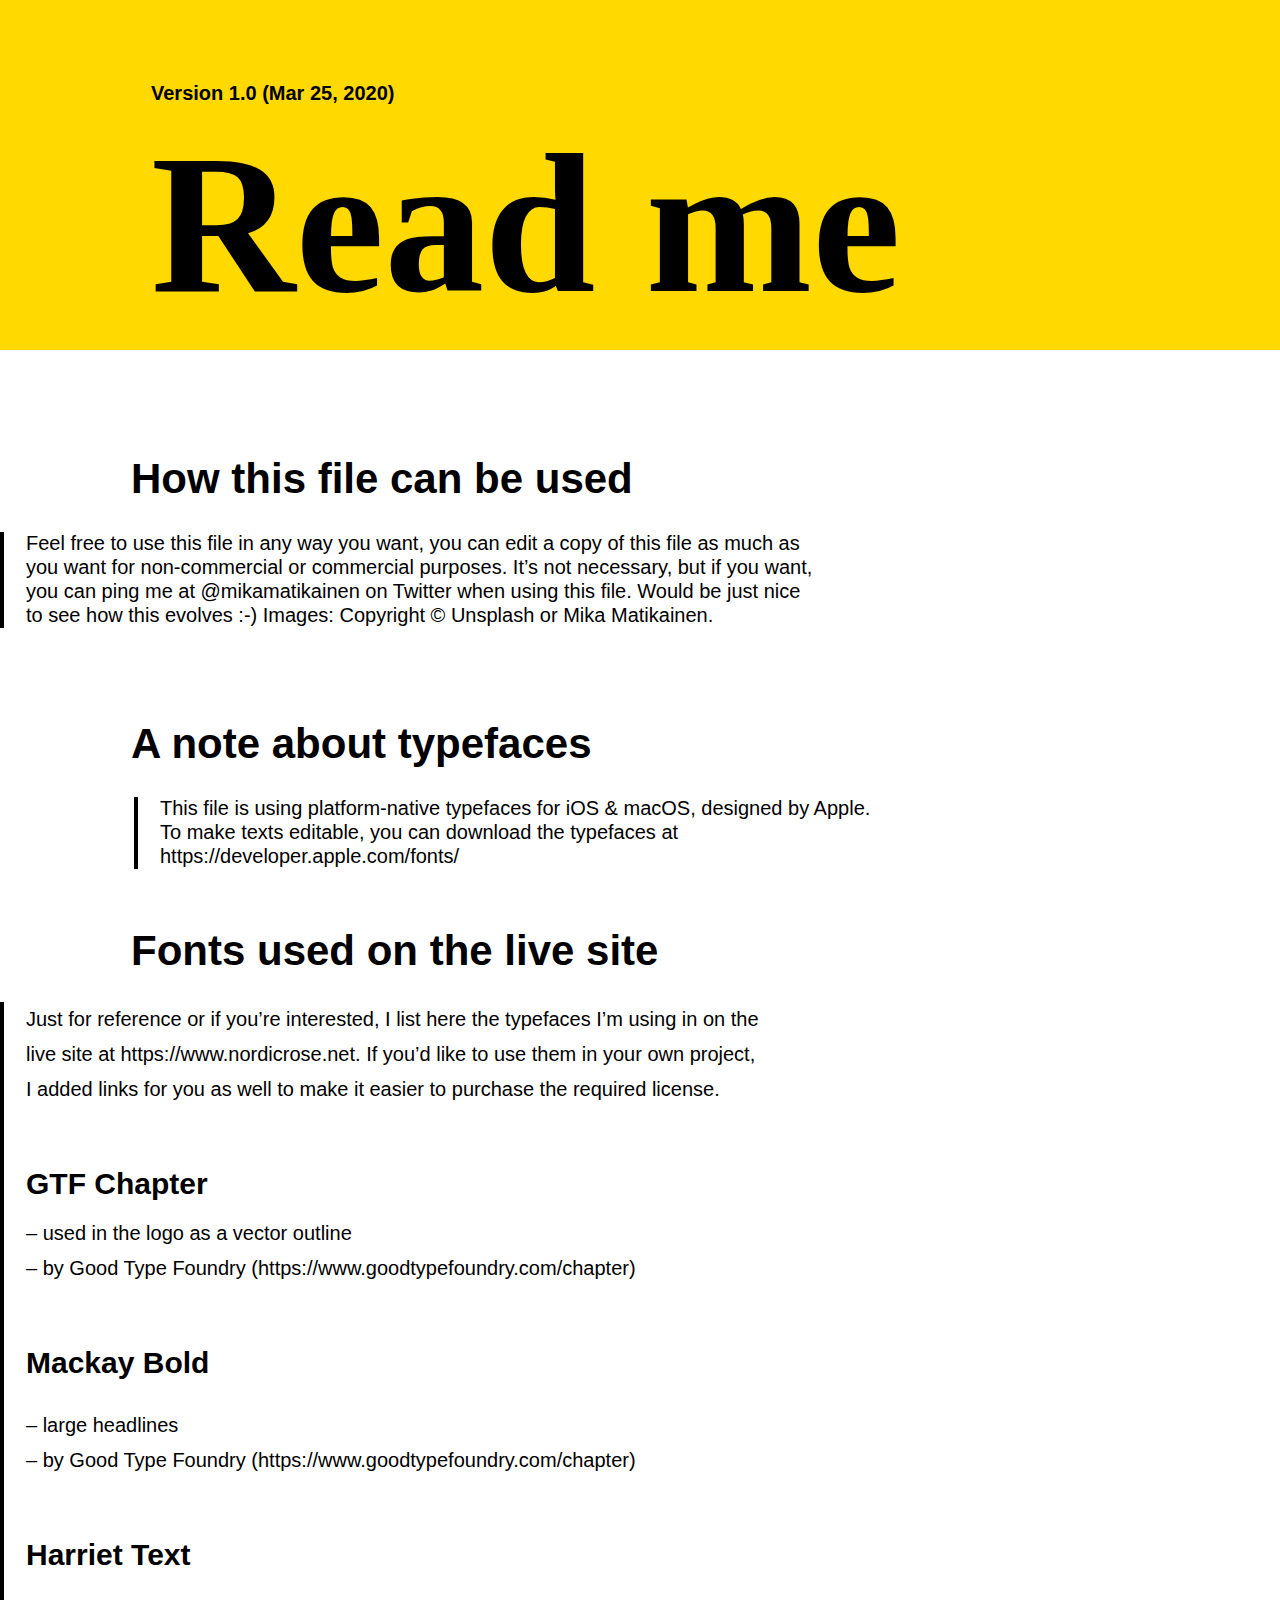
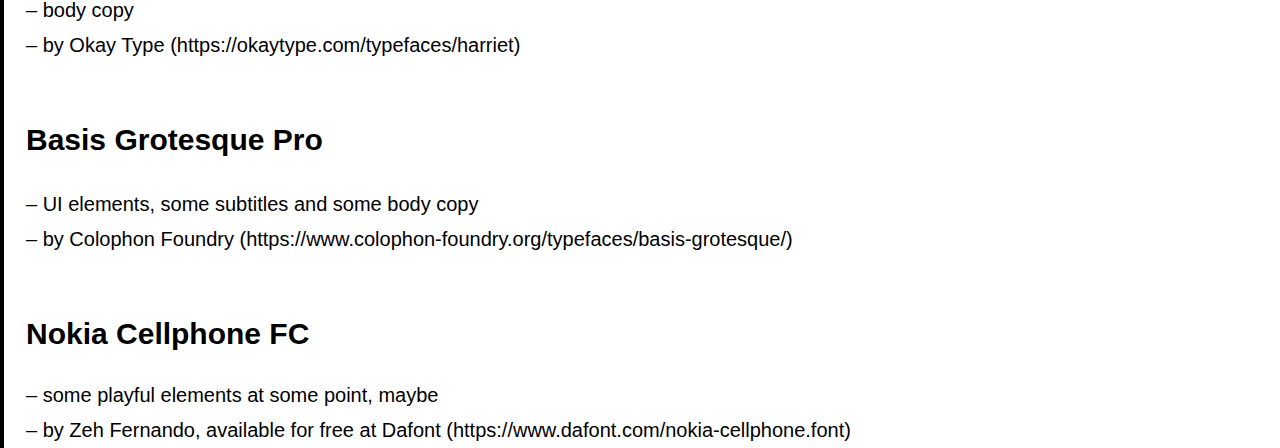
==== index.html @ 5273effc "readme" ====
<!DOCTYPE html>
<html lang="en">
  <head>
    <meta charset="UTF-8" />
    <meta name="viewport" content="width=device-width, initial-scale=1.0" />
    <title>Huong-Readme</title>
    <link rel="stylesheet" href="../readme/read.css" />
  </head>
  <body>
    <div class="container">
      <!-- Header -->
      <div class="header">
        <h5>Version 1.0 (Mar 25, 2020)</h5>
        <div class="read-me">Read me</div>
      </div>
      <div class="version"></div>
      <div class="separator"></div>
      <div class="content">
        <div class="contents">
          <h2 class="contentes">How this file can be used</h2>
          <div class="contai">
            <p class="section-content max_wid contait">
              Feel free to use this file in any way you want, you can edit a
              copy of this file as much as you want for non-commercial or
              commercial purposes. It’s not necessary, but if you want, you can
              ping me at @mikamatikainen on Twitter when using this file. Would
              be just nice to see how this evolves :-) Images: Copyright ©
              Unsplash or Mika Matikainen.
            </p>
          </div>
        </div>

        <div class="contents">
          <h2 class="contentone">A note about typefaces</h2>
          <div class="containeres">
            <p class="section-content max_wid contaitt">
              This file is using platform-native typefaces for iOS & macOS,
              designed by Apple. <br />To make texts editable, you can download
              the typefaces at https://developer.apple.com/fonts/
            </p>
          </div>
        </div>

        <div class="contents">
          <h2 class="contentt">Fonts used on the live site</h2>
          <div class="contai">
            <div class="contaittt">
              <div class="section-content">
                <p class="">
                  Just for reference or if you’re interested, I list here the
                  typefaces I’m using in on the <br />
                  live site at https://www.nordicrose.net. If you’d like to use
                  them in your own project, <br />I added links for you as well
                  to make it easier to purchase the required license.
                </p>

                <div class="hallo space">
                  <h2 class="content_ints">GTF Chapter</h2>
                  <p class="dis margin">
                    – used in the logo as a vector outline <br />– by Good Type
                    Foundry (https://www.goodtypefoundry.com/chapter)
                  </p>
                </div>

                <div class="hallo space">
                  <h2 class="contenttt">Mackay Bold</h2>
                  <p class="dis margin">
                    – large headlines <br />– by Good Type Foundry
                    (https://www.goodtypefoundry.com/chapter)
                  </p>
                </div>

                <div class="hallo space">
                  <h2 class="contenttt harriet">Harriet Text</h2>
                  <p class="dis margin">
                    – body copy <br />– by Okay Type
                    (https://okaytype.com/typefaces/harriet)
                  </p>
                </div>

                <div class="hallo space">
                  <h2 class="content_intfour">Basis Grotesque Pro</h2>
                  <p class="dis margin">
                    – UI elements, some subtitles and some body copy <br />– by
                    Colophon Foundry
                    (https://www.colophon-foundry.org/typefaces/basis-grotesque/)
                  </p>
                </div>

                <div class="hallo space">
                  <h2 class="nokia">Nokia Cellphone FC</h2>
                  <p class="dis margin">
                    – some playful elements at some point, maybe <br />– by Zeh
                    Fernando, available for free at Dafont
                    (https://www.dafont.com/nokia-cellphone.font)
                  </p>
                </div>
              </div>
            </div>
          </div>
        </div>
      </div>
    </div>
  </body>
</html>
---- readme/read.css ----
@import url("https://fonts.cdnfonts.com/css/inika");
@import url("https://fonts.cdnfonts.com/css/bernhardmod-bt");
@import url("https://fonts.cdnfonts.com/css/bagrile");
@import url("https://fonts.cdnfonts.com/css/tt-jenevers-trl");
@import url("https://fonts.cdnfonts.com/css/bctur");
@import url("https://fonts.cdnfonts.com/css/inter-tight");
@import url("https://fonts.cdnfonts.com/css/amsipro-light");
@import url("https://fonts.cdnfonts.com/css/nokia-cellphone-fc");
body {
  overflow-x: hidden;
}
*,
*::before,
*::after {
  margin: 0;
  padding: 0;
  box-sizing: border-box;
}

.container {
  width: auto;
}
.header {
  background-color: #ffd900;
  padding: 10px 20px;
  text-align: left;
  font-weight: bold;
  color: black;
  font-family: "New York Extra Large", sans-serif;
  height: 350px;
}
.header .read-me {
  font-family: "New York Extra Large";
  font-size: 200px;
  font-weight: 700;
  line-height: 238.67px;
  margin-left: 131px;
}
.header h5 {
  font-family: "SF Mono", sans-serif;
  font-size: 20px;
  margin-left: 131px;
  margin-top: 72px;
}
.nokia {
  width: 681.75px;
  height: 47.25px;
  font-family: "Nokia Cellphone FC", sans-serif;
}
.version {
  font-size: 14px;
  text-align: left;
  padding-left: 20px;
  color: black;
}
.separator {
  margin: 0;
}
.max_wid {
  max-width: 813px;
}

.max_wid1 {
  max-width: 884px;
}

.size_45 {
  font-size: 45px;
  font-weight: 700;
  line-height: 53px;
}

.space {
  padding-top: 59px;
}

.space_80 {
  padding-top: 80px;
}

.margin {
  margin-top: 15px;
}

.head {
  background: #ffd900;

  position: relative;
  width: 1523px;
  height: 350px;
}

.head_top .head_dis {
  font-family: "SF Mono", sans-serif;
  font-weight: 400;
  font-size: 20px;
  line-height: 23.87px;
  width: 322px;
  height: 24px;
  top: 65px;
  left: 140px;
  position: absolute;
}

.head_top .head_int {
  font-size: 191px;
  line-height: 238.67px;
  font-weight: 700;
  width: 829px;
  height: 239px;
  top: 79px;
  bottom: 32px;
  left: 131px;
  position: absolute;
  font-family: "New York Extra Large", sans-serif;
}

.content .contents,
.contents1 {
  position: relative;
}
.content .contentes {
  top: 103px;
  left: 131px;
  font-size: 42px;
  line-height: 52.51px;
  font-weight: 700;
  width: 523px;
  height: 53px;
  position: absolute;
  font-family: "New York Extra Large", sans-serif;
}

.content .contentone {
  top: 368px;
  left: 131px;
  font-size: 42px;
  line-height: 52.51px;
  font-weight: 700;
  width: 477px;
  height: 53px;
  position: absolute;
  font-family: "New York Extra Large", sans-serif;
}
.content_intfour {
  font-family: "AmsiPro-Light", sans-serif;
  width: 493.82px;
  height: 49.57px;
}
.content .contentt {
  top: 575px;
  left: 131px;
  font-size: 42px;
  line-height: 52.51px;
  font-weight: 700;
  width: 535px;
  height: 53px;
  position: absolute;
  font-family: "New York Extra Large", sans-serif;
}

.content .containeres {
  position: relative;
  left: 134px;
}

.content .contents .contait {
  top: 182px;
  position: absolute;
  font-family: "SF Pro Display", sans-serif;
  font-weight: 400;
  size: 20px;
  line-height: 23.87px;
}

.content .contents .contaitt {
  top: 447px;
  position: absolute;
  font-family: "SF Pro Display", sans-serif;
  font-weight: 400;
  size: 20px;
  line-height: 23.87px;
}

.content .contents .contaittt {
  top: 652px;
  position: absolute;
  font-family: "SF Pro Display", sans-serif;
  font-weight: 400;
  size: 20px;
  line-height: 23.87px;
}

.content .container .contai_num4 {
  top: 121px;
  position: absolute;
  font-family: "SF Pro Display", sans-serif;
  font-weight: 400;
  size: 20px;
  line-height: 23.87px;
}

.margin_59 {
  margin-top: 60px;
}

.hallo .contenttt {
  font-family: "Bagrile", sans-serif;
  width: 382.35px;
  height: 48.06px;

  opacity: 0px;
}
.contentes {
  font-family: "BernhardMod BT", sans-serif;
  width: 333.88px;
  height: 50.22px;
}

.hallo .contenttt .dis {
  font-family: "SF Pro Display", sans-serif;
  font-weight: 400;
  size: 20px;
  line-height: 23.87px;
}

.hallo h2.harriet {
  font-family: "TT Jenevers Trl", sans-serif;
  width: 302.91px;
  height: 40.9px;
}

.section-content {
  position: relative;
  padding-left: 26px;
  font-family: "SF Pro Display", sans-serif;
  line-height: 35px;
  font-size: 20px;
  font-weight: 200;
  font-style: normal;
}

.section-content::before {
  content: "";
  position: absolute;
  left: 0;
  top: 0;
  height: 100%;
  border-left: 4px solid black;
}

.padding_bot {
  padding-bottom: 30px;
}
.content p {
  font-size: 20px;
}
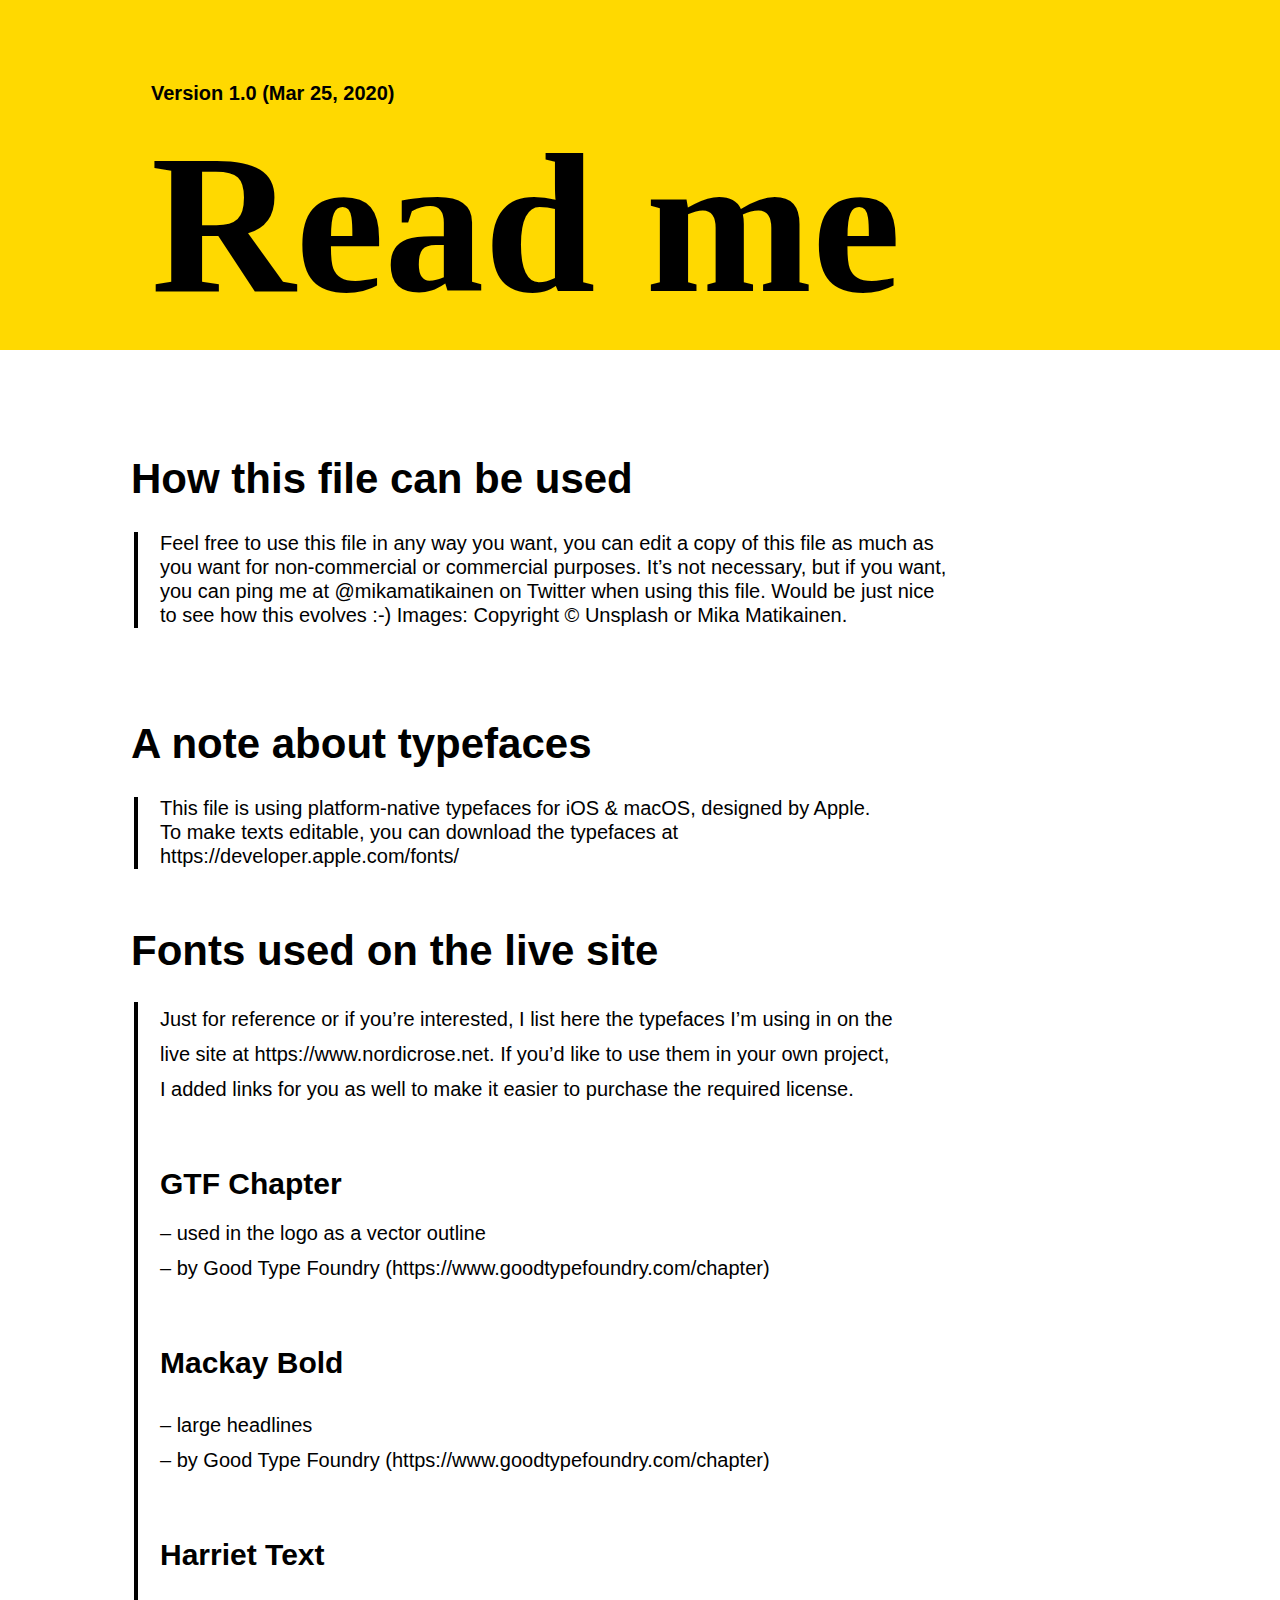
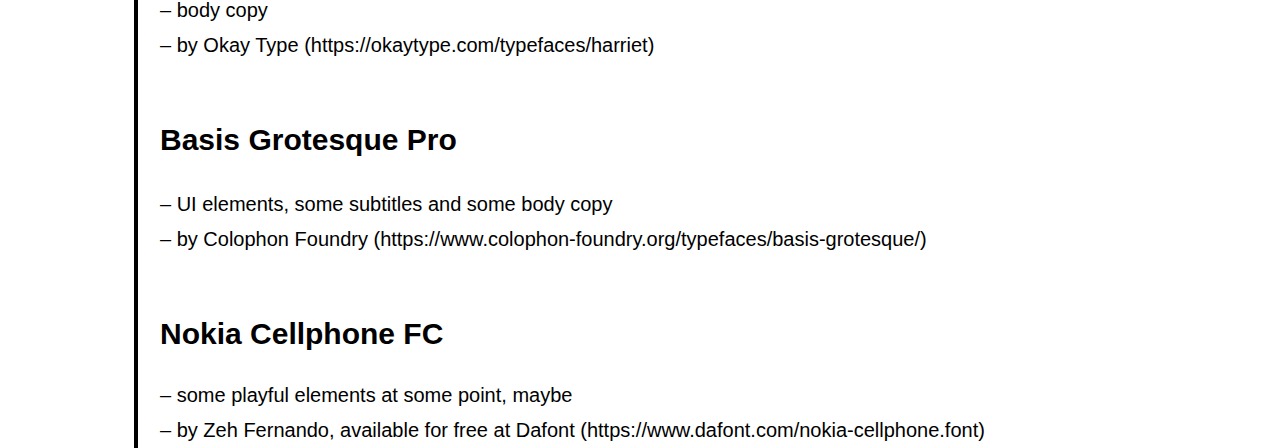
==== commit eb074a0b: "readme" ====
--- a/index.html
+++ b/index.html
@@ -4,11 +4,10 @@
     <meta charset="UTF-8" />
     <meta name="viewport" content="width=device-width, initial-scale=1.0" />
     <title>Huong-Readme</title>
-    <link rel="stylesheet" href="../readme/read.css" />
+    <link rel="stylesheet" href="./read.css" />
   </head>
   <body>
     <div class="container">
-      <!-- Header -->
       <div class="header">
         <h5>Version 1.0 (Mar 25, 2020)</h5>
         <div class="read-me">Read me</div>
--- a/read.css
+++ b/read.css
@@ -0,0 +1,260 @@
+@import url("https://fonts.cdnfonts.com/css/inika");
+@import url("https://fonts.cdnfonts.com/css/bernhardmod-bt");
+@import url("https://fonts.cdnfonts.com/css/bagrile");
+@import url("https://fonts.cdnfonts.com/css/tt-jenevers-trl");
+@import url("https://fonts.cdnfonts.com/css/bctur");
+@import url("https://fonts.cdnfonts.com/css/inter-tight");
+@import url("https://fonts.cdnfonts.com/css/amsipro-light");
+@import url("https://fonts.cdnfonts.com/css/nokia-cellphone-fc");
+body {
+  overflow-x: hidden;
+}
+*,
+*::before,
+*::after {
+  margin: 0;
+  padding: 0;
+  box-sizing: border-box;
+}
+
+.container {
+  width: auto;
+}
+.header {
+  background-color: #ffd900;
+  padding: 10px 20px;
+  text-align: left;
+  font-weight: bold;
+  color: black;
+  font-family: "New York Extra Large", sans-serif;
+  height: 350px;
+}
+.header .read-me {
+  font-family: "New York Extra Large";
+  font-size: 200px;
+  font-weight: 700;
+  line-height: 238.67px;
+  margin-left: 131px;
+}
+.header h5 {
+  font-family: "SF Mono", sans-serif;
+  font-size: 20px;
+  margin-left: 131px;
+  margin-top: 72px;
+}
+.nokia {
+  width: 681.75px;
+  height: 47.25px;
+  font-family: "Nokia Cellphone FC", sans-serif;
+}
+.version {
+  font-size: 14px;
+  text-align: left;
+  padding-left: 20px;
+  color: black;
+}
+.separator {
+  margin: 0;
+}
+.max_wid {
+  max-width: 813px;
+}
+
+.max_wid1 {
+  max-width: 884px;
+}
+
+.size_45 {
+  font-size: 45px;
+  font-weight: 700;
+  line-height: 53px;
+}
+section-content .max_wid .contaitt {
+  margin-left: 67px;
+}
+.space {
+  padding-top: 59px;
+}
+
+.space_80 {
+  padding-top: 80px;
+}
+
+.margin {
+  margin-top: 15px;
+}
+
+.head {
+  background: #ffd900;
+
+  position: relative;
+  width: 1523px;
+  height: 350px;
+}
+
+.head_top .head_dis {
+  font-family: "SF Mono", sans-serif;
+  font-weight: 400;
+  font-size: 20px;
+  line-height: 23.87px;
+  width: 322px;
+  height: 24px;
+  top: 65px;
+  left: 140px;
+  position: absolute;
+}
+
+.head_top .head_int {
+  font-size: 191px;
+  line-height: 238.67px;
+  font-weight: 700;
+  width: 829px;
+  height: 239px;
+  top: 79px;
+  bottom: 32px;
+  left: 131px;
+  position: absolute;
+  font-family: "New York Extra Large", sans-serif;
+}
+
+.content .contents,
+.contents1 {
+  position: relative;
+}
+.content .contentes {
+  top: 103px;
+  left: 131px;
+  font-size: 42px;
+  line-height: 52.51px;
+  font-weight: 700;
+  width: 523px;
+  height: 53px;
+  position: absolute;
+  font-family: "New York Extra Large", sans-serif;
+}
+
+.content .contentone {
+  top: 368px;
+  left: 131px;
+  font-size: 42px;
+  line-height: 52.51px;
+  font-weight: 700;
+  width: 477px;
+  height: 53px;
+  position: absolute;
+  font-family: "New York Extra Large", sans-serif;
+}
+.content_intfour {
+  font-family: "AmsiPro-Light", sans-serif;
+  width: 493.82px;
+  height: 49.57px;
+}
+.content .contentt {
+  top: 575px;
+  left: 131px;
+  font-size: 42px;
+  line-height: 52.51px;
+  font-weight: 700;
+  width: 535px;
+  height: 53px;
+  position: absolute;
+  font-family: "New York Extra Large", sans-serif;
+}
+
+.content .containeres {
+  position: relative;
+}
+
+.content .contents .contait {
+  top: 182px;
+  position: absolute;
+  font-family: "SF Pro Display", sans-serif;
+  font-weight: 400;
+  size: 20px;
+  line-height: 23.87px;
+  margin-left: 134px;
+}
+
+.content .contents .contaitt {
+  top: 447px;
+  position: absolute;
+  font-family: "SF Pro Display", sans-serif;
+  font-weight: 400;
+  size: 20px;
+  line-height: 23.87px;
+}
+
+.content .contents .contaittt {
+  top: 652px;
+  position: absolute;
+  font-family: "SF Pro Display", sans-serif;
+  font-weight: 400;
+  size: 20px;
+  line-height: 23.87px;
+}
+
+.content .container .contai_num4 {
+  top: 121px;
+  position: absolute;
+  font-family: "SF Pro Display", sans-serif;
+  font-weight: 400;
+  size: 20px;
+  line-height: 23.87px;
+}
+
+.margin_59 {
+  margin-top: 60px;
+}
+
+.hallo .contenttt {
+  font-family: "Bagrile", sans-serif;
+  width: 382.35px;
+  height: 48.06px;
+
+  opacity: 0px;
+}
+.contentes {
+  font-family: "BernhardMod BT", sans-serif;
+  width: 333.88px;
+  height: 50.22px;
+}
+
+.hallo .contenttt .dis {
+  font-family: "SF Pro Display", sans-serif;
+  font-weight: 400;
+  size: 20px;
+  line-height: 23.87px;
+}
+
+.hallo h2.harriet {
+  font-family: "TT Jenevers Trl", sans-serif;
+  width: 302.91px;
+  height: 40.9px;
+}
+
+.section-content {
+  position: relative;
+  padding-left: 26px;
+  font-family: "SF Pro Display", sans-serif;
+  line-height: 35px;
+  font-size: 20px;
+  font-weight: 200;
+  font-style: normal;
+  margin-left: 134px;
+}
+
+.section-content::before {
+  content: "";
+  position: absolute;
+  left: 0;
+  top: 0;
+  height: 100%;
+  border-left: 4px solid black;
+}
+
+.padding_bot {
+  padding-bottom: 30px;
+}
+.content p {
+  font-size: 20px;
+}
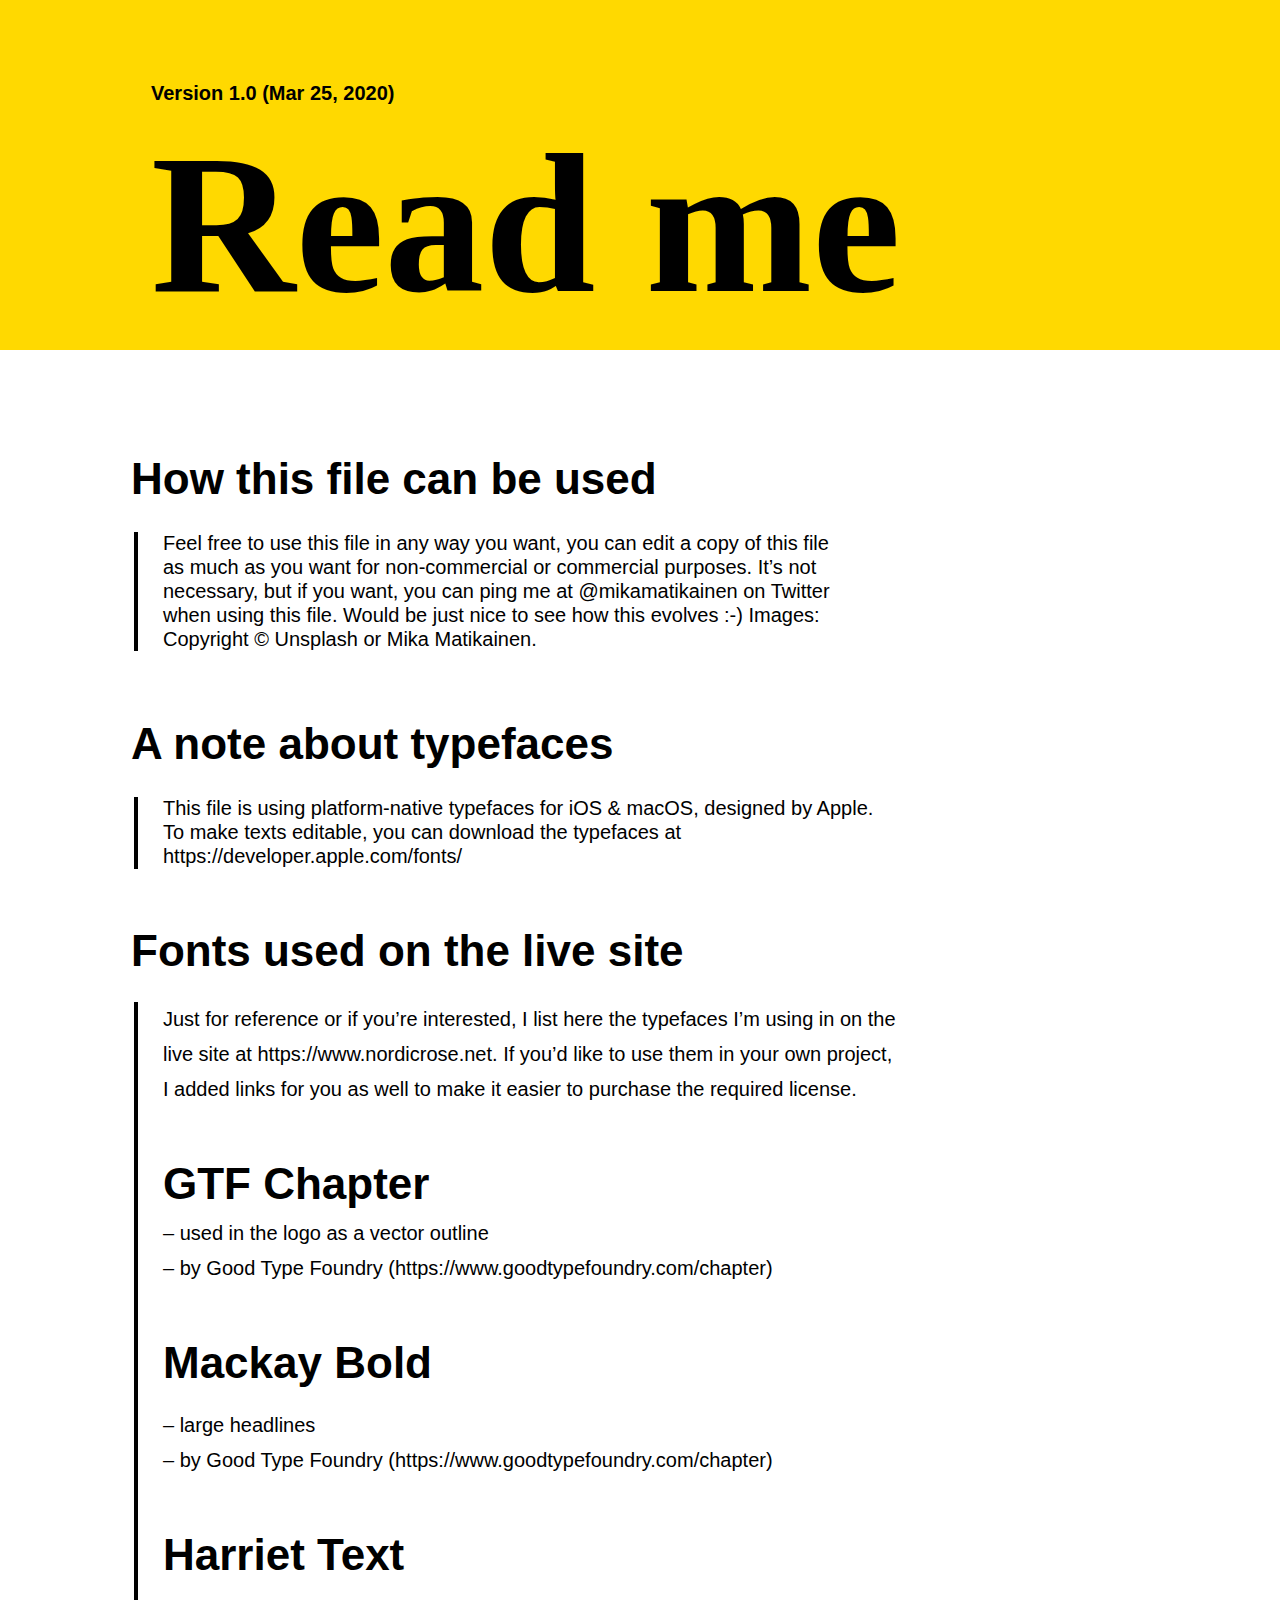
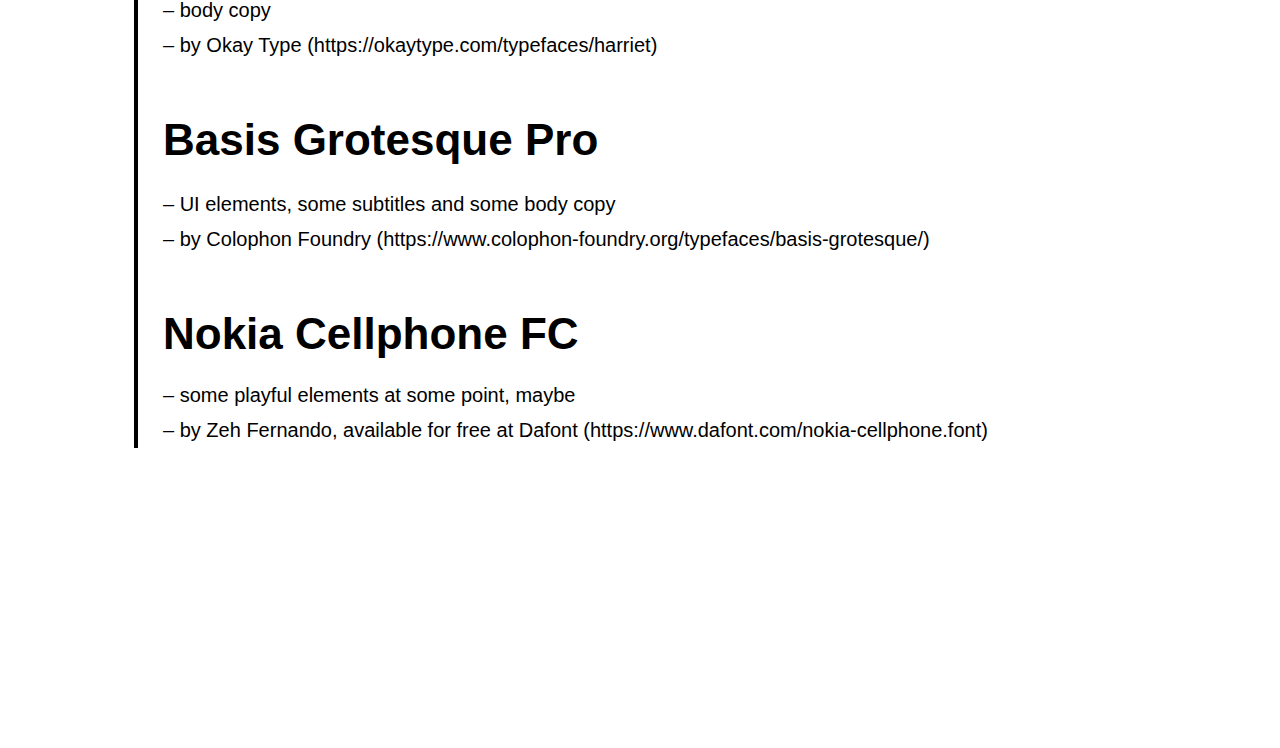
==== commit 5c516c40: "1" ====
--- a/index.html
+++ b/index.html
@@ -45,7 +45,7 @@
           <div class="contai">
             <div class="contaittt">
               <div class="section-content">
-                <p class="">
+                <p class="one">
                   Just for reference or if you’re interested, I list here the
                   typefaces I’m using in on the <br />
                   live site at https://www.nordicrose.net. If you’d like to use
--- a/read.css
+++ b/read.css
@@ -6,6 +6,9 @@
 @import url("https://fonts.cdnfonts.com/css/inter-tight");
 @import url("https://fonts.cdnfonts.com/css/amsipro-light");
 @import url("https://fonts.cdnfonts.com/css/nokia-cellphone-fc");
+@import url("https://fonts.cdnfonts.com/css/bacasime-antique");
+@import url("https://fonts.cdnfonts.com/css/berolina");
+@import url("https://fonts.cdnfonts.com/css/sf-pro-display");
 body {
   overflow-x: hidden;
 }
@@ -46,6 +49,7 @@
   width: 681.75px;
   height: 47.25px;
   font-family: "Nokia Cellphone FC", sans-serif;
+  font-size: 44px;
 }
 .version {
   font-size: 14px;
@@ -53,17 +57,22 @@
   padding-left: 20px;
   color: black;
 }
+
 .separator {
   margin: 0;
 }
 .max_wid {
   max-width: 813px;
 }
-
+.section-content .max_wid .contaitt {
+  margin-bottom: 90px;
+}
 .max_wid1 {
   max-width: 884px;
 }
-
+/* .container {
+  margin-bottom: 302px;
+} */
 .size_45 {
   font-size: 45px;
   font-weight: 700;
@@ -82,6 +91,8 @@
 
 .margin {
   margin-top: 15px;
+  font-family: "SF Pro Display", sans-serif;
+  font-size: 20px;
 }
 
 .head {
@@ -124,22 +135,24 @@
 .content .contentes {
   top: 103px;
   left: 131px;
-  font-size: 42px;
+  font-size: 44px;
   line-height: 52.51px;
   font-weight: 700;
-  width: 523px;
+  width: 100%;
   height: 53px;
   position: absolute;
   font-family: "New York Extra Large", sans-serif;
 }
-
+.contentes {
+  font-size: 44px;
+}
 .content .contentone {
   top: 368px;
   left: 131px;
-  font-size: 42px;
+  font-size: 44px;
   line-height: 52.51px;
   font-weight: 700;
-  width: 477px;
+  width: 100%;
   height: 53px;
   position: absolute;
   font-family: "New York Extra Large", sans-serif;
@@ -148,14 +161,16 @@
   font-family: "AmsiPro-Light", sans-serif;
   width: 493.82px;
   height: 49.57px;
+  font-size: 44px;
 }
 .content .contentt {
+  margin-bottom: 24px;
   top: 575px;
   left: 131px;
-  font-size: 42px;
+  font-size: 44px;
   line-height: 52.51px;
   font-weight: 700;
-  width: 535px;
+  width: 100%;
   height: 53px;
   position: absolute;
   font-family: "New York Extra Large", sans-serif;
@@ -166,6 +181,7 @@
 }
 
 .content .contents .contait {
+  margin-bottom: 90px;
   top: 182px;
   position: absolute;
   font-family: "SF Pro Display", sans-serif;
@@ -173,6 +189,10 @@
   size: 20px;
   line-height: 23.87px;
   margin-left: 134px;
+  margin-right: 431px;
+}
+.contents .contents p {
+  margin-left: 169px;
 }
 
 .content .contents .contaitt {
@@ -183,7 +203,10 @@
   size: 20px;
   line-height: 23.87px;
 }
-
+.content_ints {
+  font-family: "Berolina", sans-serif;
+  font-size: 44px;
+}
 .content .contents .contaittt {
   top: 652px;
   position: absolute;
@@ -208,6 +231,7 @@
 
 .hallo .contenttt {
   font-family: "Bagrile", sans-serif;
+  font-size: 44px;
   width: 382.35px;
   height: 48.06px;
 
@@ -234,19 +258,22 @@
 
 .section-content {
   position: relative;
-  padding-left: 26px;
-  font-family: "SF Pro Display", sans-serif;
+  padding-left: 29px;
   line-height: 35px;
   font-size: 20px;
   font-weight: 200;
   font-style: normal;
+  margin-bottom: 300px;
   margin-left: 134px;
+  font-family: "SF Pro Display", sans-serif;
 }
 
 .section-content::before {
+  margin-bottom: 90px;
   content: "";
   position: absolute;
   left: 0;
+  width: 6px;
   top: 0;
   height: 100%;
   border-left: 4px solid black;
